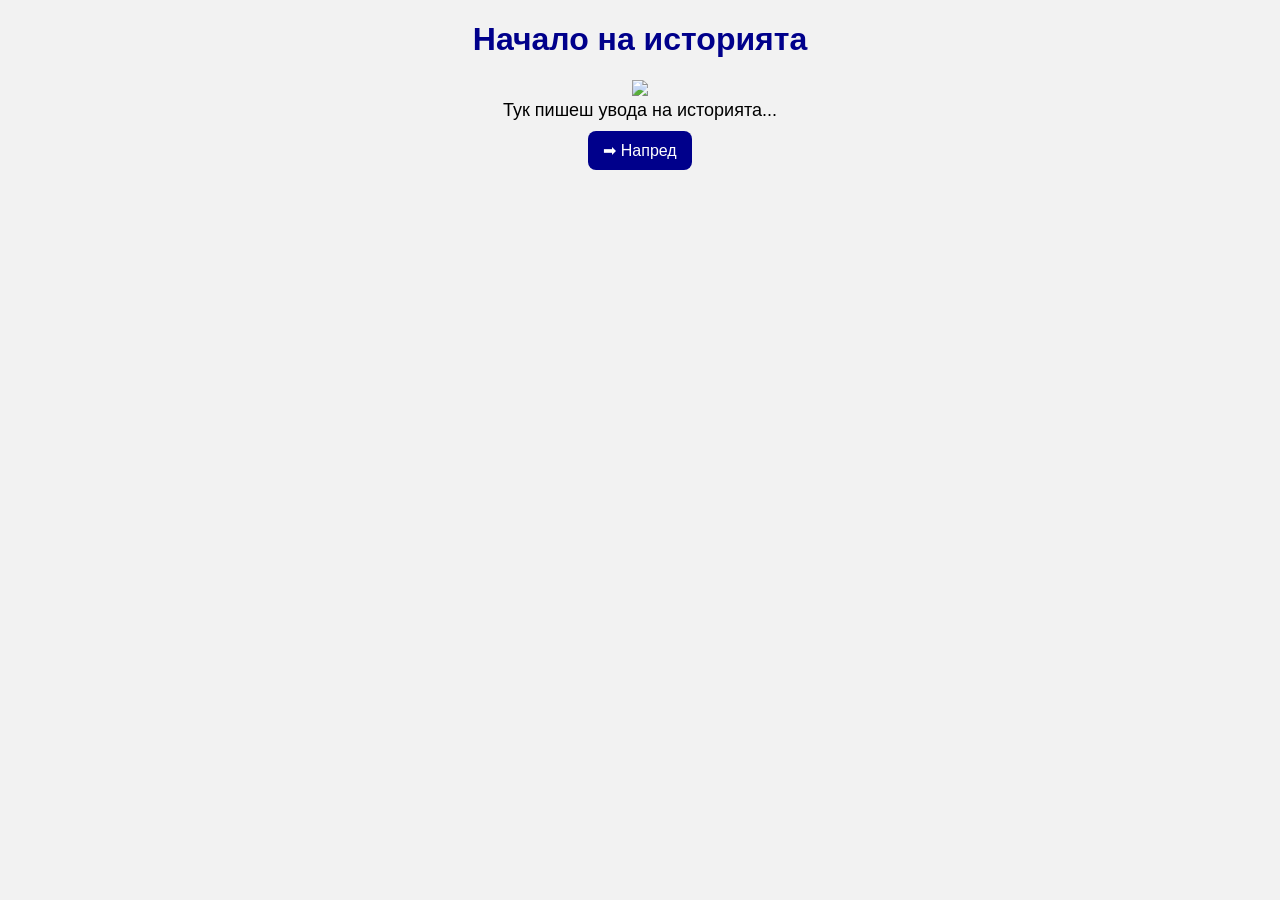
==== index.html @ bb8becec "uploaded everything" ====
<!DOCTYPE html>
<html lang="bg">
<head>
    <meta charset="UTF-8">
    <title>История - Начало</title>
    <link rel="stylesheet" href="style.css">
</head>
<body>

<h1>Начало на историята</h1>

<img src="images/hero1.png" width="300">

<p>Тук пишеш увода на историята...</p>

<a href="page2.html">➡ Напред</a>

</body>
</html>
---- style.css ----
body {
    font-family: Arial;
    background-color: #f2f2f2;
    text-align: center;
}

h1 {
    color: darkblue;
}

p {
    font-size: 18px;
    max-width: 700px;
    margin: auto;
}

a {
    display: inline-block;
    margin: 10px;
    padding: 10px 15px;
    background: darkblue;
    color: white;
    text-decoration: none;
    border-radius: 8px;
}

a:hover {
    background: navy;
}
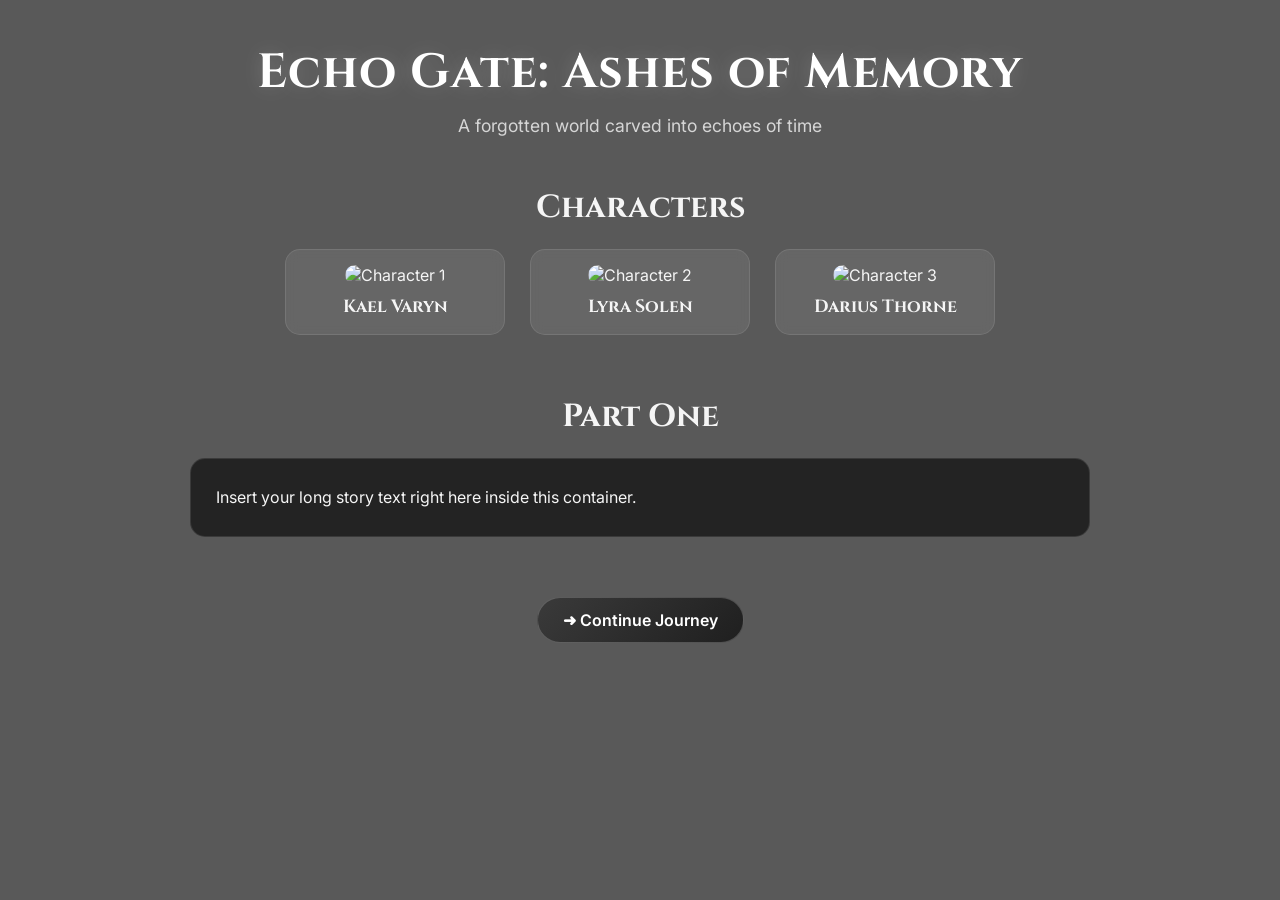
==== commit 45decb47: "update" ====
--- a/index.html
+++ b/index.html
@@ -1,19 +1,77 @@
 <!DOCTYPE html>
-<html lang="bg">
+<html lang="en">
 <head>
     <meta charset="UTF-8">
-    <title>История - Начало</title>
+    <meta name="viewport" content="width=device-width, initial-scale=1.0">
+    <title>Echo Gate: Ashes of Memory</title>
+
+    <!-- Google Fonts (Fantasy + Clean UI pairing) -->
+    <link href="https://fonts.googleapis.com/css2?family=Cinzel:wght@400;600;700&family=Inter:wght@300;400;600&display=swap" rel="stylesheet">
+
     <link rel="stylesheet" href="style.css">
 </head>
+
 <body>
 
-<h1>Начало на историята</h1>
+    <!-- MAIN WRAPPER -->
+    <div class="page-wrapper">
 
-<img src="images/hero1.png" width="300">
+        <!-- ================= HERO SECTION ================= -->
+        <header class="hero">
+            <h1 class="title">Echo Gate: Ashes of Memory</h1>
+            <p class="subtitle">A forgotten world carved into echoes of time</p>
+        </header>
 
-<p>Тук пишеш увода на историята...</p>
+        <!-- ================= CHARACTERS SECTION ================= -->
+        <section class="characters-section">
 
-<a href="page2.html">➡ Напред</a>
+            <h2 class="section-title">Characters</h2>
+
+            <div class="characters-grid">
+
+                <!-- Character 1 -->
+                <div class="character-card">
+                    <img src="character1.png" alt="Character 1">
+                    <h3>Kael Varyn</h3>
+                </div>
+
+                <!-- Character 2 -->
+                <div class="character-card">
+                    <img src="character2.png" alt="Character 2">
+                    <h3>Lyra Solen</h3>
+                </div>
+
+                <!-- Character 3 -->
+                <div class="character-card">
+                    <img src="character3.png" alt="Character 3">
+                    <h3>Darius Thorne</h3>
+                </div>
+
+            </div>
+
+        </section>
+
+        <!-- ================= STORY SECTION ================= -->
+        <section class="story-section">
+
+            <h2 class="section-title">Part One</h2>
+
+            <div class="story-box">
+                Insert your long story text right here inside this container.
+            </div>
+
+        </section>
+
+        <!-- ================= FOOTER NAVIGATION ================= -->
+        <footer class="footer-nav">
+
+            <a href="page2.html" class="next-button">
+                ➜ Continue Journey
+            </a>
+
+        </footer>
+
+    </div>
 
 </body>
 </html>
--- a/style.css
+++ b/style.css
@@ -1,29 +1,168 @@
+/* =========================
+   GLOBAL STYLES
+========================= */
+
+* {
+    margin: 0;
+    padding: 0;
+    box-sizing: border-box;
+}
+
 body {
-    font-family: Arial;
-    background-color: #f2f2f2;
+    font-family: "Inter", sans-serif;
+    color: #f5f5f5;
+
+    /* Fantasy background */
+    background-image: url("background1.png");
+    background-size: cover;
+    background-position: center;
+    background-attachment: fixed;
+}
+
+/* Dark overlay for readability */
+.page-wrapper {
+    min-height: 100vh;
+    background: rgba(0, 0, 0, 0.65);
+    padding: 40px 20px;
+}
+
+/* =========================
+   HERO SECTION
+========================= */
+
+.hero {
+    text-align: center;
+    margin-bottom: 50px;
+}
+
+.title {
+    font-family: "Cinzel", serif;
+    font-size: 3rem;
+    font-weight: 700;
+    letter-spacing: 1px;
+    color: #ffffff;
+    text-shadow: 0 0 20px rgba(255, 255, 255, 0.2);
+}
+
+.subtitle {
+    margin-top: 10px;
+    font-size: 1.1rem;
+    opacity: 0.8;
+}
+
+/* =========================
+   SECTION TITLES
+========================= */
+
+.section-title {
+    font-family: "Cinzel", serif;
+    font-size: 2rem;
+    margin-bottom: 20px;
     text-align: center;
 }
 
-h1 {
-    color: darkblue;
+/* =========================
+   CHARACTERS
+========================= */
+
+.characters-section {
+    margin-bottom: 60px;
 }
 
-p {
-    font-size: 18px;
-    max-width: 700px;
-    margin: auto;
+.characters-grid {
+    display: flex;
+    gap: 25px;
+    justify-content: center;
+    flex-wrap: wrap;
 }
 
-a {
+.character-card {
+    width: 220px;
+    background: rgba(255, 255, 255, 0.08);
+    border-radius: 15px;
+    padding: 15px;
+    text-align: center;
+    backdrop-filter: blur(6px);
+    transition: 0.3s ease;
+    border: 1px solid rgba(255, 255, 255, 0.1);
+}
+
+.character-card:hover {
+    transform: translateY(-8px);
+    background: rgba(255, 255, 255, 0.12);
+}
+
+.character-card img {
+    width: 100%;
+    border-radius: 12px;
+    margin-bottom: 10px;
+}
+
+.character-card h3 {
+    font-family: "Cinzel", serif;
+    font-size: 1.1rem;
+}
+
+/* =========================
+   STORY SECTION
+========================= */
+
+.story-section {
+    max-width: 900px;
+    margin: 0 auto 60px auto;
+}
+
+.story-box {
+    background: rgba(0, 0, 0, 0.6);
+    padding: 25px;
+    border-radius: 15px;
+    line-height: 1.7;
+    font-size: 1rem;
+    border: 1px solid rgba(255, 255, 255, 0.1);
+}
+
+/* =========================
+   FOOTER NAVIGATION
+========================= */
+
+.footer-nav {
+    text-align: center;
+    margin-top: 40px;
+}
+
+.next-button {
     display: inline-block;
-    margin: 10px;
-    padding: 10px 15px;
-    background: darkblue;
+    padding: 12px 25px;
+    background: linear-gradient(135deg, #3a3a3a, #1f1f1f);
     color: white;
     text-decoration: none;
-    border-radius: 8px;
+    border-radius: 30px;
+    font-weight: 600;
+    transition: 0.3s;
+    border: 1px solid rgba(255, 255, 255, 0.2);
 }
 
-a:hover {
-    background: navy;
+.next-button:hover {
+    transform: scale(1.05);
+    background: linear-gradient(135deg, #555, #222);
+}
+
+/* =========================
+   RESPONSIVE DESIGN
+========================= */
+
+@media (max-width: 768px) {
+
+    .title {
+        font-size: 2.2rem;
+    }
+
+    .characters-grid {
+        flex-direction: column;
+        align-items: center;
+    }
+
+    .character-card {
+        width: 80%;
+    }
 }
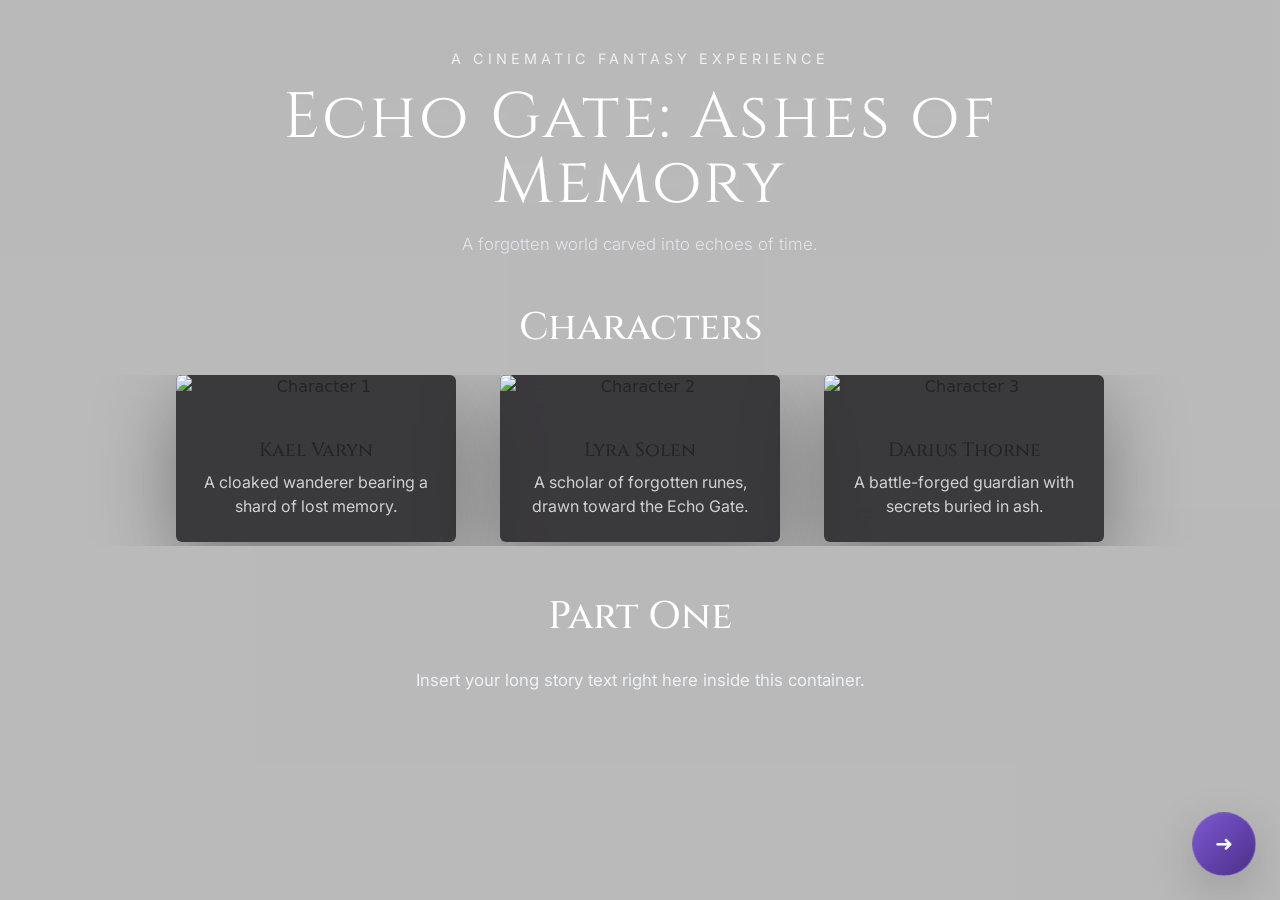
==== commit fc44ac86: "update" ====
--- a/index.html
+++ b/index.html
@@ -1,77 +1,68 @@
 <!DOCTYPE html>
 <html lang="en">
 <head>
-    <meta charset="UTF-8">
-    <meta name="viewport" content="width=device-width, initial-scale=1.0">
-    <title>Echo Gate: Ashes of Memory</title>
+  <meta charset="UTF-8">
+  <meta name="viewport" content="width=device-width, initial-scale=1.0">
+  <title>Echo Gate: Ashes of Memory</title>
+  <link rel="preconnect" href="https://fonts.googleapis.com">
+  <link rel="preconnect" href="https://fonts.gstatic.com" crossorigin>
+  <link href="https://fonts.googleapis.com/css2?family=Cinzel:wght@400;600;700&family=Inter:wght@300;400;600&display=swap" rel="stylesheet">
+  <link href="https://cdn.jsdelivr.net/npm/bootstrap@5.3.2/dist/css/bootstrap.min.css" rel="stylesheet" integrity="sha384-6QM9iKzZgGXf1C7DbGoi3Be6pVmokbS0GHb1tjzU95RiS5srIeBiyqz7Jx4aKQXb" crossorigin="anonymous">
+  <link rel="stylesheet" href="style.css">
+</head>
+<body class="home-page">
+  <div class="page-shell">
+    <div class="container-fluid py-5 text-white text-center">
+      <header class="hero mb-5">
+        <p class="eyebrow">A cinematic fantasy experience</p>
+        <h1 class="display-4 title">Echo Gate: Ashes of Memory</h1>
+        <p class="lead subtitle">A forgotten world carved into echoes of time.</p>
+      </header>
 
-    <!-- Google Fonts (Fantasy + Clean UI pairing) -->
-    <link href="https://fonts.googleapis.com/css2?family=Cinzel:wght@400;600;700&family=Inter:wght@300;400;600&display=swap" rel="stylesheet">
+      <section class="characters-section mb-5">
+        <h2 class="section-title mb-4">Characters</h2>
+        <div class="row character-row gx-4 justify-content-center">
+          <div class="col-auto">
+            <article class="card glass-card h-100 overflow-hidden">
+              <img src="character1.png" class="card-img-top" alt="Character 1">
+              <div class="card-body text-center">
+                <h3 class="card-title">Kael Varyn</h3>
+                <p class="card-text">A cloaked wanderer bearing a shard of lost memory.</p>
+              </div>
+            </article>
+          </div>
+          <div class="col-auto">
+            <article class="card glass-card h-100 overflow-hidden">
+              <img src="character2.png" class="card-img-top" alt="Character 2">
+              <div class="card-body text-center">
+                <h3 class="card-title">Lyra Solen</h3>
+                <p class="card-text">A scholar of forgotten runes, drawn toward the Echo Gate.</p>
+              </div>
+            </article>
+          </div>
+          <div class="col-auto">
+            <article class="card glass-card h-100 overflow-hidden">
+              <img src="character3.png" class="card-img-top" alt="Character 3">
+              <div class="card-body text-center">
+                <h3 class="card-title">Darius Thorne</h3>
+                <p class="card-text">A battle-forged guardian with secrets buried in ash.</p>
+              </div>
+            </article>
+          </div>
+        </div>
+      </section>
 
-    <link rel="stylesheet" href="style.css">
-</head>
+      <section class="story-section mb-5">
+        <h2 class="section-title mb-4">Part One</h2>
+        <div class="story-text mx-auto px-3 px-md-0">
+          Insert your long story text right here inside this container.
+        </div>
+      </section>
+    </div>
+  </div>
 
-<body>
-
-    <!-- MAIN WRAPPER -->
-    <div class="page-wrapper">
-
-        <!-- ================= HERO SECTION ================= -->
-        <header class="hero">
-            <h1 class="title">Echo Gate: Ashes of Memory</h1>
-            <p class="subtitle">A forgotten world carved into echoes of time</p>
-        </header>
-
-        <!-- ================= CHARACTERS SECTION ================= -->
-        <section class="characters-section">
-
-            <h2 class="section-title">Characters</h2>
-
-            <div class="characters-grid">
-
-                <!-- Character 1 -->
-                <div class="character-card">
-                    <img src="character1.png" alt="Character 1">
-                    <h3>Kael Varyn</h3>
-                </div>
-
-                <!-- Character 2 -->
-                <div class="character-card">
-                    <img src="character2.png" alt="Character 2">
-                    <h3>Lyra Solen</h3>
-                </div>
-
-                <!-- Character 3 -->
-                <div class="character-card">
-                    <img src="character3.png" alt="Character 3">
-                    <h3>Darius Thorne</h3>
-                </div>
-
-            </div>
-
-        </section>
-
-        <!-- ================= STORY SECTION ================= -->
-        <section class="story-section">
-
-            <h2 class="section-title">Part One</h2>
-
-            <div class="story-box">
-                Insert your long story text right here inside this container.
-            </div>
-
-        </section>
-
-        <!-- ================= FOOTER NAVIGATION ================= -->
-        <footer class="footer-nav">
-
-            <a href="page2.html" class="next-button">
-                ➜ Continue Journey
-            </a>
-
-        </footer>
-
-    </div>
-
+  <a href="page2.html" class="nav-button nav-right btn btn-primary btn-lg shadow-lg">
+    <span class="arrow">➜</span>
+  </a>
 </body>
 </html>
--- a/style.css
+++ b/style.css
@@ -2,167 +2,324 @@
    GLOBAL STYLES
 ========================= */
 
+:root {
+  color-scheme: dark;
+  font-family: "Inter", sans-serif;
+  color: #eef2f7;
+  background-color: #080707;
+}
+
 * {
-    margin: 0;
-    padding: 0;
-    box-sizing: border-box;
+  margin: 0;
+  padding: 0;
+  box-sizing: border-box;
+}
+
+html {
+  scroll-behavior: smooth;
 }
 
 body {
-    font-family: "Inter", sans-serif;
-    color: #f5f5f5;
-
-    /* Fantasy background */
-    background-image: url("background1.png");
-    background-size: cover;
-    background-position: center;
-    background-attachment: fixed;
-}
-
-/* Dark overlay for readability */
-.page-wrapper {
-    min-height: 100vh;
-    background: rgba(0, 0, 0, 0.65);
-    padding: 40px 20px;
-}
-
-/* =========================
-   HERO SECTION
-========================= */
+  min-height: 100vh;
+  background-size: cover;
+  background-position: center;
+  background-attachment: fixed;
+  position: relative;
+  overflow-x: hidden;
+  animation: fadeInPage 0.9s ease both;
+  text-align: center;
+}
+
+body::before {
+  content: "";
+  position: fixed;
+  inset: 0;
+  background: rgba(8, 6, 8, 0.28);
+  pointer-events: none;
+}
+
+body.home-page {
+  background-image: url('background1.png');
+}
+
+body.chapter-two {
+  background-image: url('background2.png');
+}
+
+body.chapter-three {
+  background-image: url('background3.png');
+}
+
+.page-shell {
+  position: relative;
+  z-index: 1;
+}
+
+.container,
+.container-fluid {
+  position: relative;
+  z-index: 1;
+}
+
+.eyebrow,
+.subtitle,
+.card-text,
+.story-text {
+  font-family: "Inter", sans-serif;
+}
+
+.title,
+.section-title,
+.card-title {
+  font-family: "Cinzel", serif;
+}
 
 .hero {
-    text-align: center;
-    margin-bottom: 50px;
+  max-width: 920px;
+  margin: 0 auto 2.5rem auto;
+}
+
+.eyebrow {
+  text-transform: uppercase;
+  letter-spacing: 0.28em;
+  color: rgba(255, 255, 255, 0.78);
+  margin-bottom: 1rem;
+  font-size: 0.9rem;
 }
 
 .title {
-    font-family: "Cinzel", serif;
-    font-size: 3rem;
-    font-weight: 700;
-    letter-spacing: 1px;
-    color: #ffffff;
-    text-shadow: 0 0 20px rgba(255, 255, 255, 0.2);
+  font-size: clamp(3rem, 5vw, 4.5rem);
+  line-height: 1.02;
+  letter-spacing: 0.15rem;
+  text-shadow: 0 0 28px rgba(255, 255, 255, 0.12);
 }
 
 .subtitle {
-    margin-top: 10px;
-    font-size: 1.1rem;
-    opacity: 0.8;
-}
-
-/* =========================
-   SECTION TITLES
-========================= */
+  margin-top: 1rem;
+  font-size: 1.05rem;
+  max-width: 720px;
+  margin-left: auto;
+  margin-right: auto;
+  color: rgba(236, 239, 244, 0.82);
+}
 
 .section-title {
-    font-family: "Cinzel", serif;
+  font-size: clamp(2rem, 3vw, 3rem);
+  margin-bottom: 1.2rem;
+}
+
+.story-section,
+.characters-section {
+  position: relative;
+}
+
+.character-row {
+  display: flex;
+  flex-wrap: nowrap;
+  justify-content: center;
+  gap: 1.25rem;
+  overflow-x: auto;
+  padding-bottom: 0.25rem;
+}
+
+.character-row::-webkit-scrollbar {
+  height: 10px;
+}
+
+.character-row::-webkit-scrollbar-thumb {
+  background: rgba(255, 255, 255, 0.18);
+  border-radius: 999px;
+}
+
+.glass-card {
+  min-width: 260px;
+  max-width: 280px;
+  background: rgba(9, 8, 12, 0.72);
+  border: 1px solid rgba(255, 255, 255, 0.12);
+  backdrop-filter: blur(12px);
+  box-shadow: 0 24px 80px rgba(3, 3, 3, 0.35);
+  transition: transform 0.35s ease, background 0.35s ease, border-color 0.35s ease;
+}
+
+.glass-card:hover {
+  transform: translateY(-10px);
+  background: rgba(13, 12, 16, 0.82);
+  border-color: rgba(255, 255, 255, 0.22);
+}
+
+.card-img-top {
+  transition: transform 0.45s ease, filter 0.45s ease;
+}
+
+.card:hover .card-img-top {
+  transform: scale(1.04);
+  filter: saturate(1.15) brightness(1.04);
+}
+
+.card-title {
+  font-size: 1.2rem;
+  margin-top: 1rem;
+}
+
+.card-text {
+  color: rgba(235, 236, 241, 0.85);
+}
+
+.story-text {
+  max-width: 920px;
+  margin: 0 auto;
+  padding: 0 0.5rem;
+  line-height: 1.8;
+  font-size: 1.05rem;
+  color: rgba(241, 244, 249, 0.94);
+}
+
+.nav-button,
+.nav-arrow {
+  position: fixed;
+  z-index: 10;
+  border-radius: 999px;
+  transition: transform 0.3s ease, box-shadow 0.3s ease, background 0.3s ease;
+  box-shadow: 0 20px 70px rgba(0, 0, 0, 0.35);
+  min-width: 64px;
+  min-height: 64px;
+  display: inline-flex;
+  align-items: center;
+  justify-content: center;
+  font-size: 1.35rem;
+}
+
+.nav-right {
+  right: 1.5rem;
+  bottom: 1.5rem;
+}
+
+.nav-left {
+  left: 1.5rem;
+  bottom: 1.5rem;
+}
+
+.nav-button,
+.nav-arrow {
+  background: linear-gradient(135deg, rgba(45, 35, 70, 0.96), rgba(18, 12, 26, 0.96));
+  color: #f8f9fa;
+  border: 1px solid rgba(255, 255, 255, 0.14);
+}
+
+.nav-button.btn-primary,
+.nav-arrow.btn-primary {
+  background: linear-gradient(135deg, #7d5ad2, #4b2e88);
+  border-color: rgba(255, 255, 255, 0.16);
+}
+
+.nav-button.btn-outline-light {
+  background: rgba(255, 255, 255, 0.1);
+  border-color: rgba(255, 255, 255, 0.22);
+  color: #f8f9fa;
+}
+
+@media (max-width: 980px) {
+  .hero {
+    margin-bottom: 1.75rem;
+  }
+
+  .title {
+    font-size: clamp(2.5rem, 8vw, 3.5rem);
+  }
+
+  .story-text {
+    font-size: 1rem;
+  }
+}
+
+@media (max-width: 768px) {
+  .character-row {
+    gap: 1rem;
+    padding-bottom: 0.5rem;
+  }
+
+  .nav-right,
+  .nav-left {
+    bottom: 1rem;
+  }
+
+  .nav-button,
+  .nav-arrow {
+    min-width: 56px;
+    min-height: 56px;
+  }
+}
+
+@media (max-width: 576px) {
+  .hero {
+    margin-bottom: 1.25rem;
+  }
+
+  .eyebrow {
+    letter-spacing: 0.24em;
+  }
+
+  .section-title {
     font-size: 2rem;
-    margin-bottom: 20px;
-    text-align: center;
-}
-
-/* =========================
-   CHARACTERS
-========================= */
-
-.characters-section {
-    margin-bottom: 60px;
-}
-
-.characters-grid {
-    display: flex;
-    gap: 25px;
-    justify-content: center;
-    flex-wrap: wrap;
-}
-
-.character-card {
-    width: 220px;
-    background: rgba(255, 255, 255, 0.08);
-    border-radius: 15px;
-    padding: 15px;
-    text-align: center;
-    backdrop-filter: blur(6px);
-    transition: 0.3s ease;
-    border: 1px solid rgba(255, 255, 255, 0.1);
-}
-
-.character-card:hover {
-    transform: translateY(-8px);
-    background: rgba(255, 255, 255, 0.12);
-}
-
-.character-card img {
+  }
+}
+
+@keyframes fadeInPage {
+  from {
+    opacity: 0;
+    transform: translateY(16px);
+  }
+  to {
+    opacity: 1;
+    transform: translateY(0);
+  }
+}
+
+  .page-footer .container .nav-button {
     width: 100%;
-    border-radius: 12px;
-    margin-bottom: 10px;
-}
-
-.character-card h3 {
-    font-family: "Cinzel", serif;
-    font-size: 1.1rem;
-}
-
-/* =========================
-   STORY SECTION
-========================= */
-
-.story-section {
-    max-width: 900px;
-    margin: 0 auto 60px auto;
-}
-
-.story-box {
-    background: rgba(0, 0, 0, 0.6);
-    padding: 25px;
-    border-radius: 15px;
-    line-height: 1.7;
-    font-size: 1rem;
-    border: 1px solid rgba(255, 255, 255, 0.1);
-}
-
-/* =========================
-   FOOTER NAVIGATION
-========================= */
-
-.footer-nav {
-    text-align: center;
-    margin-top: 40px;
-}
-
-.next-button {
-    display: inline-block;
-    padding: 12px 25px;
-    background: linear-gradient(135deg, #3a3a3a, #1f1f1f);
-    color: white;
-    text-decoration: none;
-    border-radius: 30px;
-    font-weight: 600;
-    transition: 0.3s;
-    border: 1px solid rgba(255, 255, 255, 0.2);
-}
-
-.next-button:hover {
-    transform: scale(1.05);
-    background: linear-gradient(135deg, #555, #222);
-}
-
-/* =========================
-   RESPONSIVE DESIGN
-========================= */
-
-@media (max-width: 768px) {
-
-    .title {
-        font-size: 2.2rem;
-    }
-
-    .characters-grid {
-        flex-direction: column;
-        align-items: center;
-    }
-
-    .character-card {
-        width: 80%;
-    }
-}+  }
+}
+
+@media (max-width: 576px) {
+  .section-title {
+    font-size: 2rem;
+  }
+
+  .eyebrow {
+    letter-spacing: 0.2em;
+  }
+}
+
+@keyframes fadeInPage {
+  from {
+    opacity: 0;
+    transform: translateY(16px);
+  }
+  to {
+    opacity: 1;
+    transform: translateY(0);
+  }
+}
+
+img {
+  display: block;
+  width: 100%;
+  height: auto;
+}
+
+.card {
+  border: none;
+}
+
+.card-body {
+  padding: 1.5rem;
+}
+
+.card-title,
+.card-text {
+  transition: color 0.3s ease;
+}
+
+.card:hover .card-title {
+  color: #f1f1ff;
+}
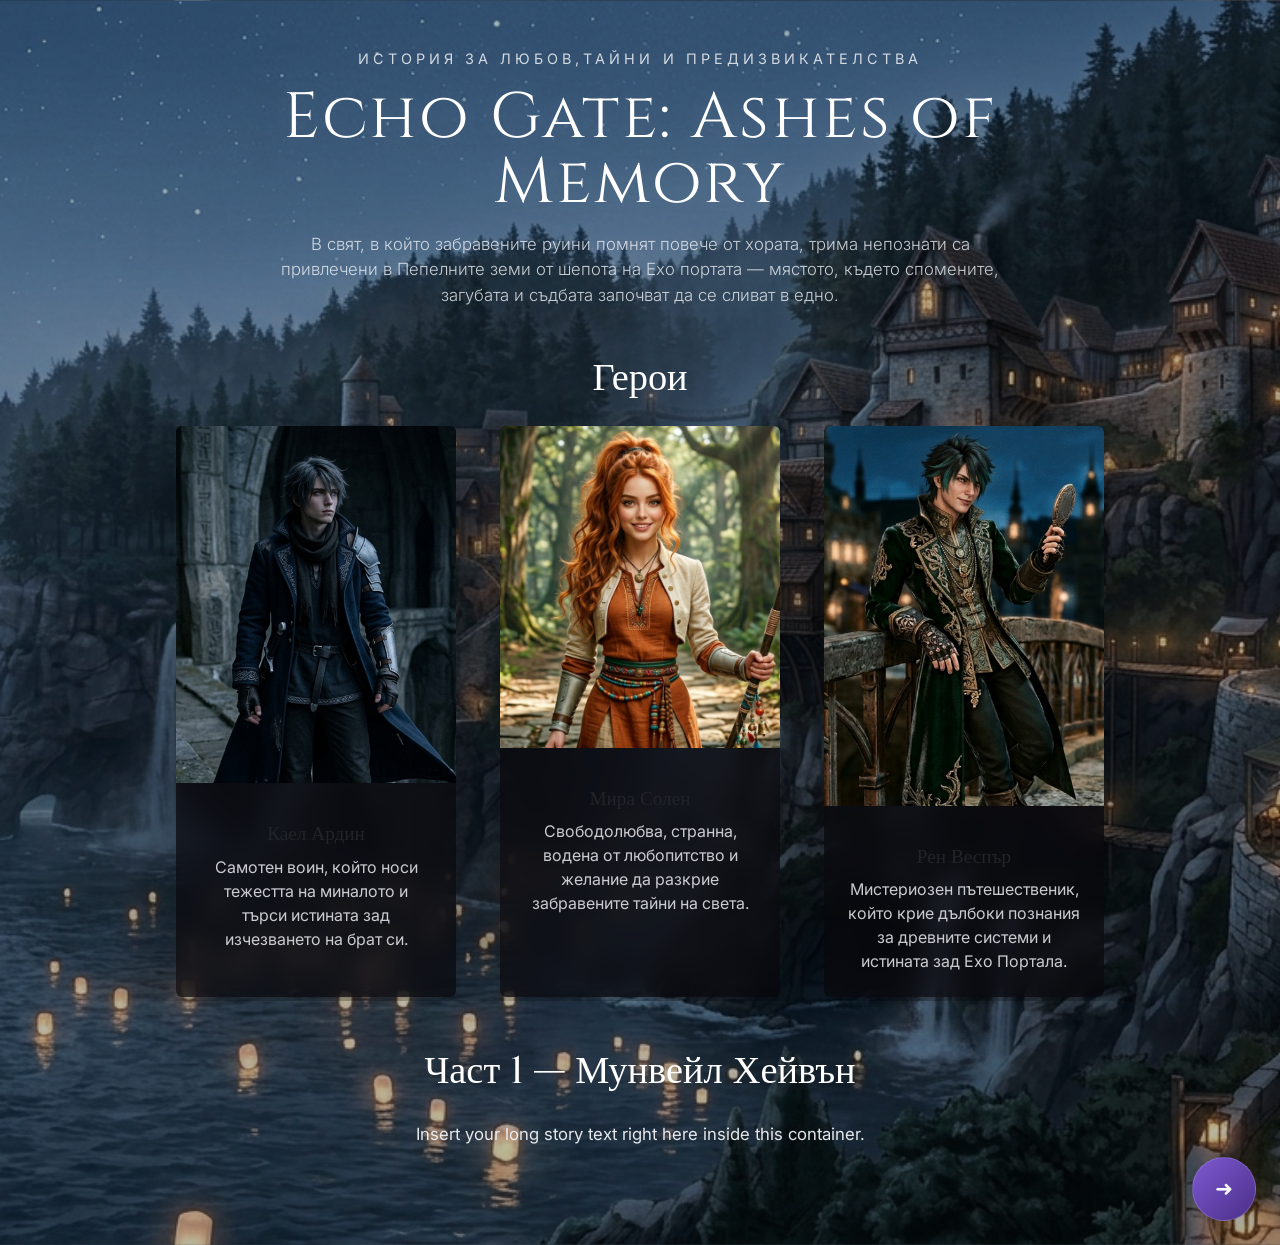
==== commit d2937cd3: "update" ====
--- a/index.html
+++ b/index.html
@@ -14,20 +14,20 @@
   <div class="page-shell">
     <div class="container-fluid py-5 text-white text-center">
       <header class="hero mb-5">
-        <p class="eyebrow">A cinematic fantasy experience</p>
+        <p class="eyebrow">История за любов,тайни и предизвикателства</p>
         <h1 class="display-4 title">Echo Gate: Ashes of Memory</h1>
-        <p class="lead subtitle">A forgotten world carved into echoes of time.</p>
+        <p class="lead subtitle">В свят, в който забравените руини помнят повече от хората, трима непознати са привлечени в Пепелните земи от шепота на Ехо портата — мястото, където спомените, загубата и съдбата започват да се сливат в едно.</p>
       </header>
 
       <section class="characters-section mb-5">
-        <h2 class="section-title mb-4">Characters</h2>
+        <h2 class="section-title mb-4">Герои</h2>
         <div class="row character-row gx-4 justify-content-center">
           <div class="col-auto">
             <article class="card glass-card h-100 overflow-hidden">
               <img src="character1.png" class="card-img-top" alt="Character 1">
               <div class="card-body text-center">
-                <h3 class="card-title">Kael Varyn</h3>
-                <p class="card-text">A cloaked wanderer bearing a shard of lost memory.</p>
+                <h3 class="card-title">Каел Ардин</h3>
+                <p class="card-text">Самотен воин, който носи тежестта на миналото и търси истината зад изчезването на брат си.</p>
               </div>
             </article>
           </div>
@@ -35,8 +35,8 @@
             <article class="card glass-card h-100 overflow-hidden">
               <img src="character2.png" class="card-img-top" alt="Character 2">
               <div class="card-body text-center">
-                <h3 class="card-title">Lyra Solen</h3>
-                <p class="card-text">A scholar of forgotten runes, drawn toward the Echo Gate.</p>
+                <h3 class="card-title">Мира Солен</h3>
+                <p class="card-text">Свободолюбва, странна, водена от любопитство и желание да разкрие забравените тайни на света.</p>
               </div>
             </article>
           </div>
@@ -44,8 +44,8 @@
             <article class="card glass-card h-100 overflow-hidden">
               <img src="character3.png" class="card-img-top" alt="Character 3">
               <div class="card-body text-center">
-                <h3 class="card-title">Darius Thorne</h3>
-                <p class="card-text">A battle-forged guardian with secrets buried in ash.</p>
+                <h3 class="card-title">Рен Веспър</h3>
+                <p class="card-text">Мистериозен пътешественик, който крие дълбоки познания за древните системи и истината зад Ехо Портала.</p>
               </div>
             </article>
           </div>
@@ -53,7 +53,7 @@
       </section>
 
       <section class="story-section mb-5">
-        <h2 class="section-title mb-4">Part One</h2>
+        <h2 class="section-title mb-4">Част 1 — Мунвейл Хейвън</h2>
         <div class="story-text mx-auto px-3 px-md-0">
           Insert your long story text right here inside this container.
         </div>
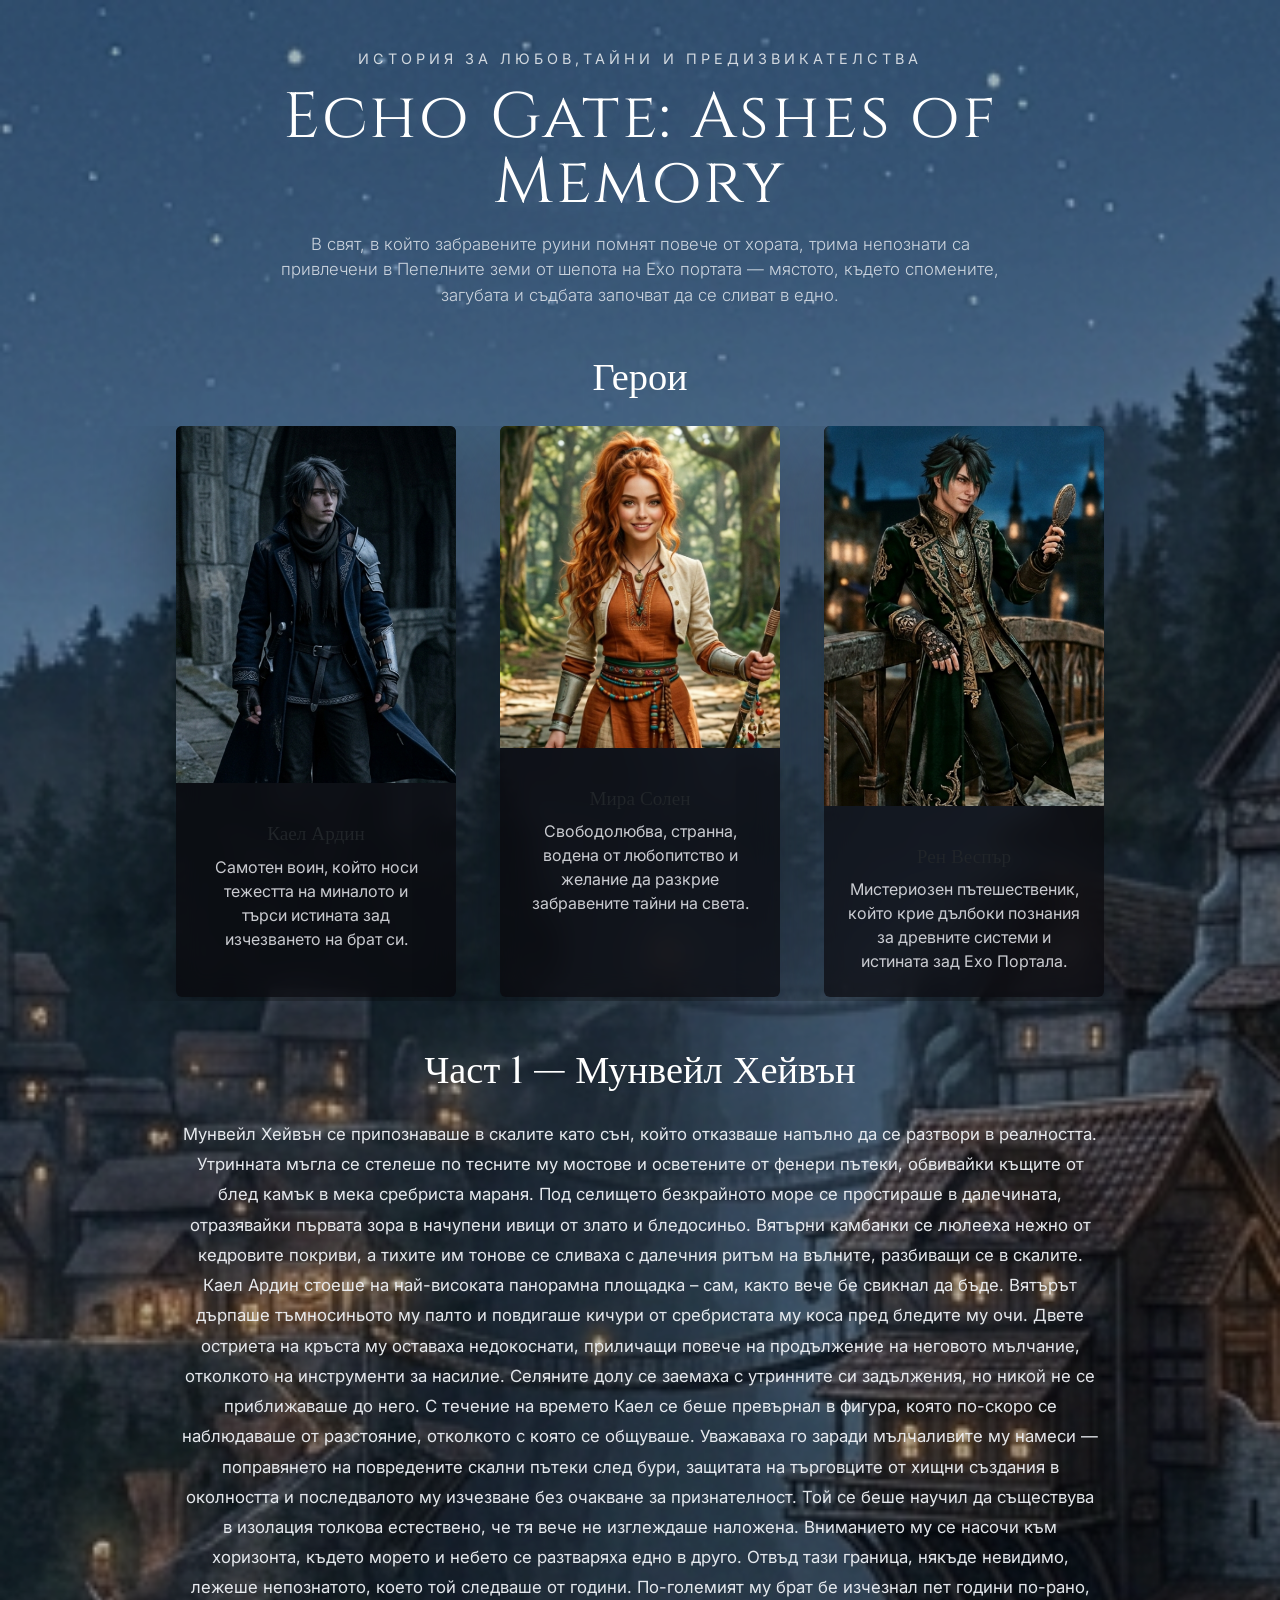
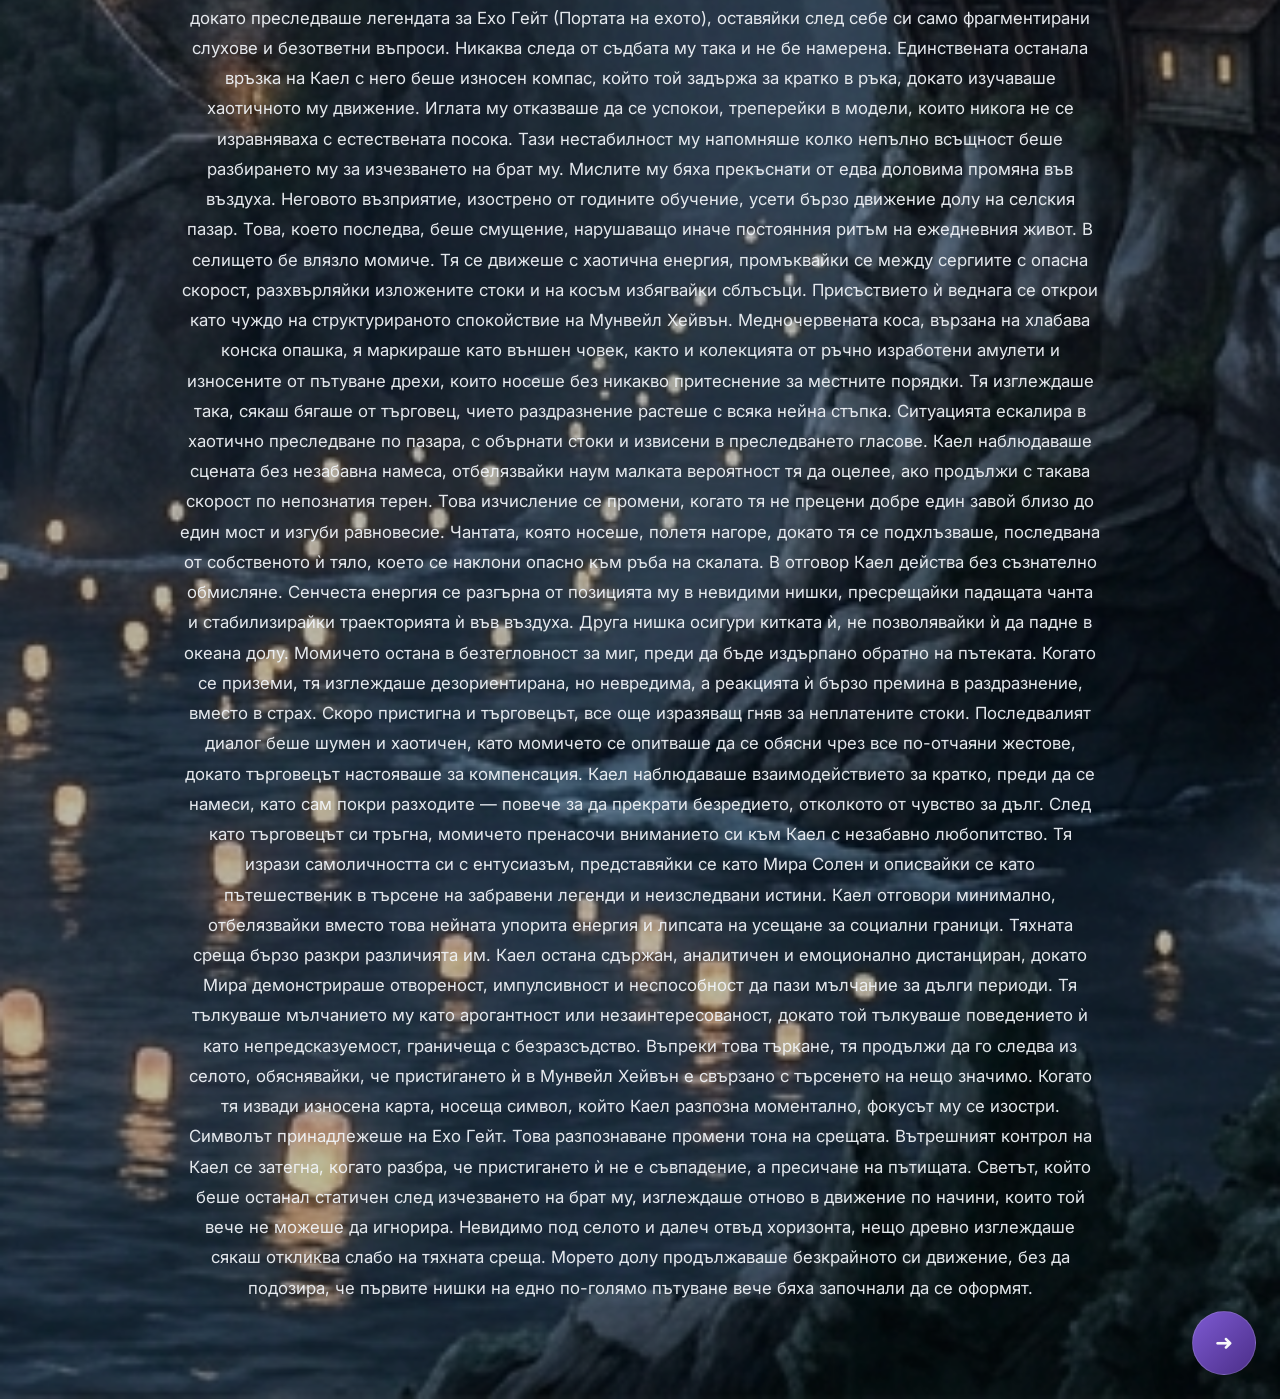
==== commit caa4be3f: "uploaded text" ====
--- a/index.html
+++ b/index.html
@@ -55,7 +55,47 @@
       <section class="story-section mb-5">
         <h2 class="section-title mb-4">Част 1 — Мунвейл Хейвън</h2>
         <div class="story-text mx-auto px-3 px-md-0">
-          Insert your long story text right here inside this container.
+          Мунвейл Хейвън се припознаваше в скалите като сън, който отказваше напълно да се разтвори в реалността.
+
+Утринната мъгла се стелеше по тесните му мостове и осветените от фенери пътеки, обвивайки къщите от блед камък в мека сребриста мараня. Под селището безкрайното море се простираше в далечината, отразявайки първата зора в начупени ивици от злато и бледосиньо. Вятърни камбанки се люлееха нежно от кедровите покриви, а тихите им тонове се сливаха с далечния ритъм на вълните, разбиващи се в скалите.
+
+Каел Ардин стоеше на най-високата панорамна площадка – сам, както вече бе свикнал да бъде. Вятърът дърпаше тъмносиньото му палто и повдигаше кичури от сребристата му коса пред бледите му очи. Двете остриета на кръста му оставаха недокоснати, приличащи повече на продължение на неговото мълчание, отколкото на инструменти за насилие.
+
+Селяните долу се заемаха с утринните си задължения, но никой не се приближаваше до него. С течение на времето Каел се беше превърнал в фигура, която по-скоро се наблюдаваше от разстояние, отколкото с която се общуваше. Уважаваха го заради мълчаливите му намеси — поправянето на повредените скални пътеки след бури, защитата на търговците от хищни създания в околността и последвалото му изчезване без очакване за признателност.
+
+Той се беше научил да съществува в изолация толкова естествено, че тя вече не изглеждаше наложена.
+
+Вниманието му се насочи към хоризонта, където морето и небето се разтваряха едно в друго. Отвъд тази граница, някъде невидимо, лежеше непознатото, което той следваше от години. По-големият му брат бе изчезнал пет години по-рано, докато преследваше легендата за Ехо Гейт (Портата на ехото), оставяйки след себе си само фрагментирани слухове и безответни въпроси. Никаква следа от съдбата му така и не бе намерена.
+
+Единствената останала връзка на Каел с него беше износен компас, който той задържа за кратко в ръка, докато изучаваше хаотичното му движение. Иглата му отказваше да се успокои, треперейки в модели, които никога не се изравняваха с естествената посока. Тази нестабилност му напомняше колко непълно всъщност беше разбирането му за изчезването на брат му.
+
+Мислите му бяха прекъснати от едва доловима промяна във въздуха. Неговото възприятие, изострено от годините обучение, усети бързо движение долу на селския пазар. Това, което последва, беше смущение, нарушаващо иначе постоянния ритъм на ежедневния живот.
+
+В селището бе влязло момиче.
+
+Тя се движеше с хаотична енергия, промъквайки се между сергиите с опасна скорост, разхвърляйки изложените стоки и на косъм избягвайки сблъсъци. Присъствието ѝ веднага се открои като чуждо на структурираното спокойствие на Мунвейл Хейвън. Медночервената коса, вързана на хлабава конска опашка, я маркираше като външен човек, както и колекцията от ръчно изработени амулети и износените от пътуване дрехи, които носеше без никакво притеснение за местните порядки.
+
+Тя изглеждаше така, сякаш бягаше от търговец, чието раздразнение растеше с всяка нейна стъпка. Ситуацията ескалира в хаотично преследване по пазара, с обърнати стоки и извисени в преследването гласове.
+
+Каел наблюдаваше сцената без незабавна намеса, отбелязвайки наум малката вероятност тя да оцелее, ако продължи с такава скорост по непознатия терен. Това изчисление се промени, когато тя не прецени добре един завой близо до един мост и изгуби равновесие.
+
+Чантата, която носеше, полетя нагоре, докато тя се подхлъзваше, последвана от собственото ѝ тяло, което се наклони опасно към ръба на скалата. В отговор Каел действа без съзнателно обмисляне. Сенчеста енергия се разгърна от позицията му в невидими нишки, пресрещайки падащата чанта и стабилизирайки траекторията ѝ във въздуха. Друга нишка осигури китката ѝ, не позволявайки ѝ да падне в океана долу.
+
+Момичето остана в безтегловност за миг, преди да бъде издърпано обратно на пътеката. Когато се приземи, тя изглеждаше дезориентирана, но невредима, а реакцията ѝ бързо премина в раздразнение, вместо в страх.
+
+Скоро пристигна и търговецът, все още изразяващ гняв за неплатените стоки. Последвалият диалог беше шумен и хаотичен, като момичето се опитваше да се обясни чрез все по-отчаяни жестове, докато търговецът настояваше за компенсация. Каел наблюдаваше взаимодействието за кратко, преди да се намеси, като сам покри разходите — повече за да прекрати безредието, отколкото от чувство за дълг.
+
+След като търговецът си тръгна, момичето пренасочи вниманието си към Каел с незабавно любопитство. Тя изрази самоличността си с ентусиазъм, представяйки се като Мира Солен и описвайки се като пътешественик в търсене на забравени легенди и неизследвани истини. Каел отговори минимално, отбелязвайки вместо това нейната упорита енергия и липсата на усещане за социални граници.
+
+Тяхната среща бързо разкри различията им. Каел остана сдържан, аналитичен и емоционално дистанциран, докато Мира демонстрираше отвореност, импулсивност и неспособност да пази мълчание за дълги периоди. Тя тълкуваше мълчанието му като арогантност или незаинтересованост, докато той тълкуваше поведението ѝ като непредсказуемост, граничеща с безразсъдство.
+
+Въпреки това търкане, тя продължи да го следва из селото, обяснявайки, че пристигането ѝ в Мунвейл Хейвън е свързано с търсенето на нещо значимо. Когато тя извади износена карта, носеща символ, който Каел разпозна моментално, фокусът му се изостри.
+
+Символът принадлежеше на Ехо Гейт.
+
+Това разпознаване промени тона на срещата. Вътрешният контрол на Каел се затегна, когато разбра, че пристигането ѝ не е съвпадение, а пресичане на пътищата. Светът, който беше останал статичен след изчезването на брат му, изглеждаше отново в движение по начини, които той вече не можеше да игнорира.
+
+Невидимо под селото и далеч отвъд хоризонта, нещо древно изглеждаше сякаш откликва слабо на тяхната среща. Морето долу продължаваше безкрайното си движение, без да подозира, че първите нишки на едно по-голямо пътуване вече бяха започнали да се оформят.
         </div>
       </section>
     </div>
